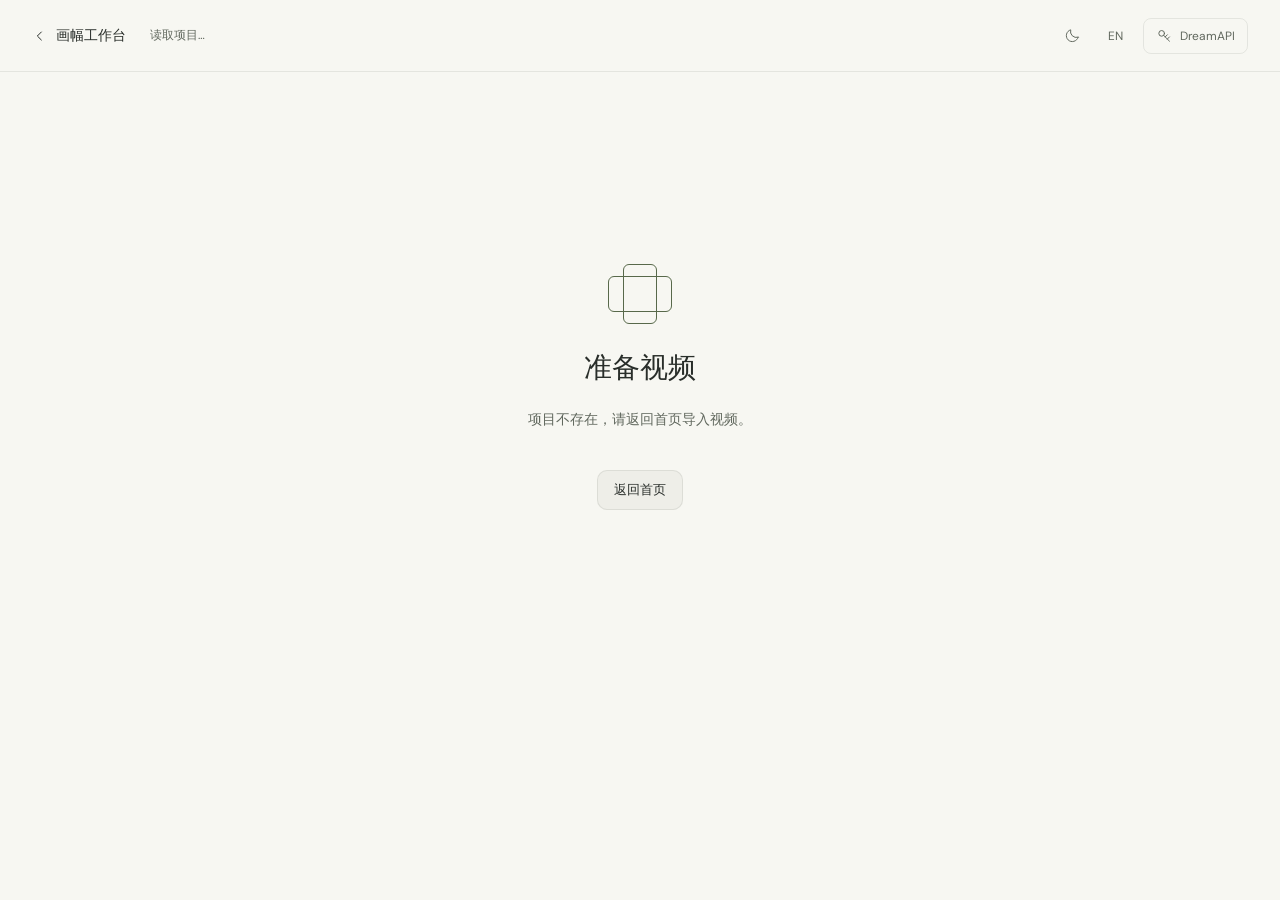
==== project.html @ 24250459 "feat: release Short2Wide local video reframing workspace" ====
<!doctype html><html lang="zh-CN"><head><meta charset="utf-8"><meta name="viewport" content="width=device-width,initial-scale=1"><meta name="theme-color" content="#f7f7f2"><title>画幅工作台</title><link rel="icon" href="assets/favicon.svg"><script src="preferences.js"></script><link rel="stylesheet" href="styles.css"><link rel="stylesheet" href="settings.css"><link rel="stylesheet" href="project.css"><script src="i18n.js" defer></script><script src="ui-feedback.js" defer></script><script src="settings.js" defer></script><script src="project.js" defer></script></head><body class="project-page"><a class="skip-link" href="#project-main">跳到工作台</a><header class="project-header"><a href="./" class="project-back" aria-label="返回首页"><svg viewBox="0 0 24 24"><path d="m14 6-6 6 6 6"/></svg><span>画幅工作台</span></a><span class="project-name" id="project-name">读取项目…</span><div data-app-controls></div></header><main id="project-main"><div class="project-loading" id="loading" role="status"><span class="working-frame" aria-hidden="true"><i class="frame-wide"></i><i class="frame-tall"></i></span><h1>准备视频</h1><p id="loading-message">正在读取素材…</p><small id="loading-clock" aria-live="off"></small><a class="button button-secondary" href="./">返回首页</a></div><div id="project-editor" hidden><section class="review-toolbar"><div><h1 id="segment-title">片段</h1><p id="segment-info"></p></div><div class="review-actions"><span class="project-ratio" id="project-ratio"></span><button type="button" class="button button-secondary" id="sync-play">同步播放</button><button type="button" class="button button-primary" id="export-project">确认全部并导出</button><a class="button button-primary" id="download-export" hidden>下载视频</a></div></section><p id="export-hint" class="export-hint"></p><div class="real-workspace"><section class="real-editor"><div class="real-preview"><figure><figcaption><span>原片</span><span class="video-caption-actions"><span id="source-clock">00:00</span><button type="button" id="play-source" class="video-play-toggle" aria-label="单独播放原片">播放</button></span></figcaption><video id="source-video" controls preload="metadata" playsinline></video></figure><figure><figcaption><span>改编画面</span><span class="video-caption-actions"><button type="button" id="play-result" class="video-play-toggle" aria-label="单独播放生成视频">播放</button><span class="select-wrap"><select id="audio-mode" aria-label="预览声音"><option value="original">原音 + 对齐画面</option><option value="native">模型原生音画</option></select><svg viewBox="0 0 24 24" aria-hidden="true"><path d="m7 10 5 5 5-5"/></svg></span></span></figcaption><div class="output-stage"><video id="result-video" playsinline preload="metadata" controls hidden></video><div id="output-empty"><svg viewBox="0 0 24 24"><path d="M8 3H4v5m12-5h4v5M4 16v5h4m12-5v5h-4M8 8h8v8H8z"/></svg><p id="output-message">先生成这个片段</p></div><div id="render-progress" class="render-progress" role="status" hidden><span class="working-frame" aria-hidden="true"><i class="frame-wide"></i><i class="frame-tall"></i></span><strong id="render-title"></strong><span id="render-hint"></span><small id="render-clock" aria-live="off"></small></div></div></figure></div><p class="real-note" id="preview-note">默认将画面时长归一到原片。文字、动作与口型需要逐段核对。</p><div id="project-error" class="real-error" role="alert" hidden><span id="project-error-summary"></span><details><summary>错误详情</summary><pre id="project-error-detail" data-no-translate></pre></details></div><section class="real-timeline"><div class="real-section-title"><h2>视频片段</h2><span id="project-progress"></span></div><div id="real-shots" class="real-shots"></div></section><div class="project-status" id="project-status" role="status"></div></section><aside class="real-inspector"><section><div class="real-section-title"><h2>画面要求</h2><span>Seedance 2.5 · 720p</span></div><label class="sr-only" for="real-prompt">当前片段的画面要求</label><textarea id="real-prompt" rows="4" maxlength="1000" placeholder="补充需要保留或调整的内容"></textarea><p class="field-note">参考片段会上传到 DreamAPI，点击生成会产生模型费用。真人参考素材可能被接口拒绝。</p><button type="button" class="button button-primary" id="generate-segment">生成这个片段</button><p class="model-status" id="model-status" role="status"></p></section><details id="align-section" class="advanced-options" hidden><summary><span>高级选项</span><svg viewBox="0 0 24 24"><path d="m7 10 5 5 5-5"/></svg></summary><div class="advanced-content"><label class="model-audio-option"><input type="checkbox" id="model-audio" checked><span>生成模型音频，仅用于对照</span></label><p class="field-note">关闭后，生成画面仍会使用原片音轨预览与导出。</p><div id="cue-options"><h2>对齐两个节点</h2><p class="field-note">找出原片与模型原生画面中相同的两个事件，填写各自的片段内秒数。</p><div class="anchor-grid"><span>节点</span><span>原片 / 秒</span><span>生成 / 秒</span><span>1</span><input id="anchor-s1" type="number" min="0" step="0.01" aria-label="节点1原片秒数"><input id="anchor-g1" type="number" min="0" step="0.01" aria-label="节点1生成秒数"><span>2</span><input id="anchor-s2" type="number" min="0" step="0.01" aria-label="节点2原片秒数"><input id="anchor-g2" type="number" min="0" step="0.01" aria-label="节点2生成秒数"></div><div class="align-actions"><button type="button" class="button button-secondary" id="apply-alignment">应用节点对齐</button><button type="button" class="text-button" id="reset-alignment">重置</button></div><p class="field-note">两点校正偏移和速度，不保证中间所有事件同步。</p></div></div></details></aside></div></div></main></body></html>
---- styles.css ----
:root{color-scheme:dark;--ground:#101110;--rail:#0b0c0b;--surface:#181a18;--raised:#242624;--hover:#2c2e2b;--line:#ffffff12;--text:#efefeb;--secondary:#b0b3ad;--muted:#91958e;--green:#b7cdab;--amber:#debe89;--ease:cubic-bezier(.22,1,.36,1);font-family:"DM Sans",-apple-system,BlinkMacSystemFont,"PingFang SC","Microsoft YaHei",sans-serif;font-size:14px;font-weight:400}
*{box-sizing:border-box}body{margin:0;background:var(--ground);color:var(--text)}button,input,textarea,select{font:inherit}button,a,input,textarea,select{-webkit-tap-highlight-color:transparent}button{cursor:pointer;color:inherit}button:disabled{cursor:not-allowed;opacity:.55}button,a{touch-action:manipulation}button{border:0;background:none}a{color:inherit;text-decoration:none}svg{width:18px;height:18px;fill:none;stroke:currentColor;stroke-width:1.5;stroke-linecap:round;stroke-linejoin:round;flex-shrink:0}button,select{transition:background-color 160ms var(--ease),color 160ms var(--ease),border-color 160ms var(--ease),transform 160ms var(--ease)}button:active{transform:scale(.98)}button:focus-visible,a:focus-visible,input:focus-visible,textarea:focus-visible,select:focus-visible{outline:2px solid var(--green);outline-offset:4px}::selection{background:#c3d3b9;color:#141514}::-webkit-scrollbar{width:5px;height:5px}::-webkit-scrollbar-thumb{background:#464b43;border-radius:4px}::-webkit-scrollbar-track{background:transparent}input,textarea{caret-color:var(--green)}.svg-defs{position:absolute;width:0;height:0;overflow:hidden}.sr-only{position:absolute;width:1px;height:1px;padding:0;margin:-1px;overflow:hidden;clip:rect(0,0,0,0);white-space:nowrap;border:0}.skip-link{position:fixed;top:12px;left:84px;background:var(--text);color:var(--ground);padding:12px;transform:translateY(-160%);z-index:20;border-radius:8px}.skip-link:focus{transform:translateY(0)}.mono,.timecode,kbd{font-family:"DM Sans",ui-monospace,monospace;font-variant-numeric:tabular-nums}.app-shell{min-height:100dvh;display:grid;grid-template-columns:72px minmax(0,1fr)}.rail{position:sticky;top:0;height:100dvh;display:flex;align-items:center;flex-direction:column;background:var(--rail);padding:24px 12px 16px;border-right:1px solid var(--line);gap:12px}.brand{display:grid;place-items:center;width:44px;height:44px;margin-bottom:24px}.brand svg{width:29px;height:29px;stroke-width:1.4}.rail-add{display:grid;place-items:center;width:40px;height:40px;border:1px solid #ffffff24;border-radius:12px;background:#1d1f1b}.rail-add:hover{background:#30342d}.rail-rule{width:24px;height:1px;background:var(--line);margin:8px 0}.rail-button{width:44px;height:44px;border-radius:12px;display:grid;place-items:center;color:var(--muted)}.rail-button svg{width:20px;height:20px}.rail-button:hover{background:var(--surface);color:var(--text)}.rail-button.selected{background:#292d27;color:#d1dec6}.rail-bottom{margin-top:auto;display:flex;flex-direction:column;gap:16px;align-items:center}.avatar{width:32px;height:32px;border-radius:50%;background:#333a2f;font-size:11px;color:#dbe4d4}.app-body{min-width:0}.topbar{height:80px;padding:0 32px;display:flex;align-items:center;justify-content:space-between;gap:16px;border-bottom:1px solid var(--line)}.project-path{display:flex;align-items:center;gap:12px;min-width:0}.project-path h1{font-size:14px;line-height:20px;font-weight:500;margin:0;white-space:nowrap}.path-muted,.path-divider{color:var(--muted);font-size:13px}.path-divider{margin:0 4px;color:#5a5d56}.chevron{width:12px;height:12px;color:var(--muted)}.back-project{display:none!important}.demo-label{font-size:11px;color:#bfc3b9;background:#242822;border:1px solid #ffffff0d;padding:4px 8px;border-radius:5px;margin-left:8px;white-space:nowrap}.header-actions{display:flex;align-items:center;gap:24px}.local-status{font-size:12px;color:var(--muted);display:flex;align-items:center;gap:8px}.local-status>span{width:5px;height:5px;background:#9dac92;border-radius:50%}.button{display:inline-flex;align-items:center;justify-content:center;gap:8px;min-height:40px;padding:0 16px;border-radius:10px;font-size:13px;font-weight:500}.button svg{width:16px;height:16px}.button-primary{background:#eeeee7;color:#20221e}.button-primary:hover{background:#d8dfd0}.button-secondary{background:var(--raised);color:var(--text);border:1px solid var(--line)}.button-secondary:hover{background:var(--hover)}.workspace{display:grid;grid-template-columns:minmax(0,1fr) 320px;min-height:calc(100dvh - 80px)}.editor{padding:24px 32px 0;min-width:0;display:flex;flex-direction:column}.editor-toolbar{display:flex;align-items:center;justify-content:space-between;gap:16px;margin-bottom:28px}.mode-switch{display:flex;gap:4px;padding:4px;background:#1c1e1b;border-radius:10px}.mode-switch button{min-height:32px;padding:0 16px;font-size:12px;color:var(--secondary);border-radius:7px}.mode-switch button:hover{color:var(--text);background:#282b25}.mode-switch button.active{background:#3a3e35;color:#f2f2ed}.toolbar-meta{display:flex;align-items:center;gap:16px}.link-status{display:flex;align-items:center;gap:6px;font-size:11px;color:var(--secondary)}.link-status svg{width:14px;height:14px}.icon-button{display:grid;place-items:center;width:32px;height:32px;color:var(--secondary);border-radius:8px}.icon-button:hover{color:var(--text);background:var(--raised)}.preview-stage{display:grid;grid-template-columns:minmax(132px,.34fr) 28px minmax(0,1fr);gap:16px;align-items:center;min-height:360px;margin:auto 0 0}.preview-stage figure{margin:0;min-width:0}.preview-stage figcaption{display:flex;align-items:center;justify-content:space-between;color:var(--secondary);font-size:12px;margin-bottom:12px}.preview-stage figcaption>.mono{font-size:11px;color:var(--muted)}.preview-caption-note{font-size:11px;margin-left:8px;color:var(--muted)}.source-canvas{aspect-ratio:9/16;max-height:360px;position:relative;border-radius:12px;overflow:hidden;background:#172125}.source-canvas img{width:100%;height:100%;object-fit:cover;object-position:50% 43%;display:block}.source-caption{position:absolute;left:12px;right:12px;bottom:17%;text-align:center;font-weight:600;color:#fff;font-size:clamp(13px,1.1vw,18px);line-height:1.6;text-shadow:0 1px 4px #0008}.canvas-corner{position:absolute;left:12px;bottom:12px;font-size:11px;color:#fff;background:#182322a6;padding:4px 6px;border-radius:4px}.preview-connector{display:grid;place-items:center;color:#6d7467;padding-top:24px}.preview-connector svg{width:20px}.result-canvas{position:relative;aspect-ratio:16/9;background:#07627a;border-radius:12px;overflow:hidden;isolation:isolate}.result-canvas>img{width:100%;height:100%;display:block;object-fit:cover;object-position:36% 36%}.graphic-card{position:absolute;right:6%;top:12%;bottom:15%;width:35%;background:#eeeee2;border-radius:8px;padding:16px 16px 12px;color:#29372b;display:flex;flex-direction:column;align-items:flex-start;justify-content:space-between;transform:translateY(0);opacity:1;transition:opacity 220ms var(--ease),transform 220ms var(--ease)}.graphic-mark{display:flex;gap:3px;align-items:flex-end;height:14px}.graphic-mark span{display:block;width:4px;height:6px;background:#637a57;border-radius:1px}.graphic-mark span:nth-child(2){height:10px}.graphic-mark span:nth-child(3){height:14px}.graphic-card p{margin:0}.graphic-card>p:first-of-type{font-size:clamp(8px,.75vw,11px);margin-top:8px}.graphic-number{display:flex;align-items:baseline;gap:6px;line-height:1;margin-top:4px}.graphic-number>span:first-child{font-size:clamp(40px,5vw,78px);letter-spacing:-.04em}.graphic-unit{font-size:18px}.graphic-copy{font-size:clamp(9px,.9vw,13px)}.graphic-foot{display:flex;align-items:center;gap:4px;font-size:clamp(6px,.58vw,9px);color:#5e6d56;padding-top:8px}.graphic-foot>span{width:4px;height:4px;background:#758a67;border-radius:50%}.result-subtitle{position:absolute;bottom:7%;left:8%;right:8%;text-align:center;color:white;font-size:clamp(12px,1.25vw,18px);font-weight:500;text-shadow:0 1px 8px #0008}.result-canvas .canvas-corner{bottom:8px;left:8px;font-size:11px}.result-canvas[data-ratio="9:16"]{aspect-ratio:9/16;max-height:none;width:min(100%,225px);margin:0 auto}.result-canvas[data-ratio="9:16"] .graphic-card{top:auto;bottom:16%;width:65%;height:30%;right:17.5%;padding:12px}.result-canvas[data-ratio="9:16"] .graphic-number>span:first-child{font-size:44px}.result-canvas[data-ratio="9:16"] .graphic-foot{display:none}.result-canvas[data-ratio="9:16"] .graphic-mark{display:none}.preview-stage[data-mode="source"]{grid-template-columns:minmax(0,1fr);justify-items:center}.preview-stage[data-mode="source"] .source-preview{width:200px}.preview-stage[data-mode="source"] .result-preview,.preview-stage[data-mode="source"] .preview-connector{display:none}.preview-stage[data-mode="result"]{grid-template-columns:minmax(0,1fr)}.preview-stage[data-mode="result"] .source-preview,.preview-stage[data-mode="result"] .preview-connector{display:none}.preview-stage[data-mode="result"] .result-preview{max-width:800px;width:100%;margin:auto}.graphic-hidden .graphic-card{opacity:0;transform:translateY(8px)}.playback{display:flex;align-items:center;justify-content:space-between;margin:24px 0 24px;gap:8px}.playback-left,.playback-right{display:flex;align-items:center;gap:8px}.play-button{background:#eeeeea;color:#22261e;width:36px;height:36px;border-radius:50%;display:grid;place-items:center;margin:0 4px}.play-button:hover{background:#d0dcc8}.play-button svg{width:14px;height:14px;fill:currentColor;stroke-width:1.4}.timecode{display:flex;gap:8px;font-size:11px;color:var(--secondary);margin-left:12px}.timecode>span:first-child{color:var(--text)}.timecode>span:nth-child(2){color:#61675c}.preview-note{font-size:11px;color:var(--muted);margin-right:8px}.speed-button{font-size:11px;width:32px;height:32px;border-radius:8px}.speed-button:hover{background:var(--raised)}.event-track{padding:16px 0 20px;border-top:1px solid var(--line);border-bottom:1px solid var(--line)}.track-heading{display:flex;justify-content:space-between;color:var(--muted);font-size:11px}.track-heading>span:first-child{display:flex;align-items:center;gap:6px}.track-heading svg{width:12px;height:12px}.spoken-line{margin:16px 0 12px;display:flex;flex-wrap:wrap;gap:4px}.spoken-line button{font-size:16px;line-height:24px;padding:4px 8px;border-radius:6px;color:#b9bdb3}.spoken-line button:hover{background:#292e24;color:var(--text)}.spoken-line button.word-active{color:#d8e7c8;background:#34402b}.event-track input{width:100%;height:16px;margin:0;appearance:none;cursor:pointer;background:transparent}.event-track input::-webkit-slider-runnable-track{height:3px;background:linear-gradient(to right,#9caf89 26.6%,#3b4036 26.6%);border-radius:2px}.event-track input::-webkit-slider-thumb{appearance:none;width:8px;height:12px;border:2px solid #101110;border-radius:3px;margin-top:-4px;background:#d6e2c8}.track-labels{display:flex;justify-content:space-between;font-size:11px;color:var(--muted);font-variant-numeric:tabular-nums;position:relative;margin-top:4px}.event-tick{position:absolute;left:26.6%;display:flex;align-items:center;gap:5px;color:#b9cba9}.event-tick>span{height:4px;width:4px;background:#b9cba9;border-radius:50%}.timeline{margin:24px 0 0}.section-heading{display:flex;align-items:center;justify-content:space-between;margin-bottom:16px;gap:8px}.section-heading>div{display:flex;align-items:center;gap:12px}.section-heading h2{font-size:13px;font-weight:500;margin:0}.count-label{font-size:11px;color:var(--muted)}.quiet-button{display:flex;align-items:center;gap:6px;font-size:11px;color:var(--secondary);min-height:28px;padding:0 8px;border-radius:6px}.quiet-button:hover,.quiet-button.filter-active{background:#292c26;color:#e1c69c}.status-dot{display:inline-block;width:5px;height:5px;border-radius:50%;flex-shrink:0}.status-dot.green{background:#b0c29e}.status-dot.amber{background:#d0af79}.status-dot.neutral{background:#747a6e}.shot-strip{display:flex;gap:8px;overflow-x:auto;scrollbar-width:thin;padding:2px 2px 8px}.shot{min-width:104px;width:calc((100% - 56px)/8);text-align:left;padding:0;flex-shrink:0;position:relative;border-radius:8px}.shot-thumb{height:64px;position:relative;overflow:hidden;border-radius:7px;outline:1px solid #ffffff10;outline-offset:0;background:#1f2f30}.shot-thumb img{width:100%;height:100%;object-fit:cover;object-position:50% 36%;opacity:.67;display:block;transition:opacity 160ms var(--ease)}.shot:hover .shot-thumb img{opacity:1}.shot.active .shot-thumb{outline:2px solid #b3c49f;outline-offset:2px}.shot.active .shot-thumb img{opacity:1}.shot-thumb:after{content:attr(data-caption);position:absolute;bottom:6px;left:6px;right:6px;color:white;text-shadow:0 1px 4px #0009;font-size:11px}.shot-number{position:absolute;top:5px;left:5px;font-size:11px;color:#fff;background:#101810a6;border-radius:3px;padding:2px 4px}.shot-state{position:absolute;top:6px;right:6px;width:14px;height:14px;display:grid;place-items:center;background:#23321e;border-radius:50%;color:#d8e4cd}.shot-state svg{width:9px;height:9px;stroke-width:2}.shot-state.warning{background:#433725;color:#edcc93}.shot-state.waiting{background:#333b37;color:#d0d6cf}.shot-time{font-size:11px;color:var(--muted);display:block;padding-top:10px;font-variant-numeric:tabular-nums}.shot.active .shot-time{color:#ccd7c1}.timeline-foot{display:flex;justify-content:space-between;gap:12px;color:var(--muted);font-size:11px;margin-top:8px}.timeline-foot>span:first-child{display:flex;align-items:center;gap:6px;flex-wrap:wrap}.timeline-foot .status-dot:not(:first-child){margin-left:8px}.editor-foot{margin-top:auto;min-height:56px;display:flex;justify-content:space-between;align-items:center;gap:12px;color:var(--muted);font-size:11px}.editor-foot>span:last-child{display:flex;align-items:center;gap:5px}.foot-separator{width:8px}kbd{font-size:11px;padding:2px 4px;background:#22251f;border:1px solid #ffffff12;border-radius:3px}.inspector{border-left:1px solid var(--line);background:#151715;display:flex;flex-direction:column;min-width:0}.inspector-title{display:flex;align-items:center;justify-content:space-between;padding:28px 24px 24px;border-bottom:1px solid var(--line)}.inspector-title h2{font-size:16px;line-height:22px;font-weight:500;margin:0 0 6px}.inspector-title .mono{font-size:11px;color:var(--muted)}.inspector-scroll{padding:24px 24px 0;flex:1}.settings-group{padding-bottom:20px;margin-bottom:20px;border-bottom:1px solid var(--line)}.settings-group h3{font-size:13px;font-weight:500;margin:0 0 20px}.field-label{color:var(--muted);font-size:11px;margin-bottom:10px}.ratio-picker{display:grid;grid-template-columns:1fr 1fr;gap:8px;margin-bottom:16px}.ratio-picker button{position:relative;height:68px;border:1px solid #ffffff16;background:#1d201c;border-radius:9px;display:grid;grid-template-columns:30px 1fr;grid-template-rows:1fr 1fr;text-align:left;align-items:center;padding:12px;column-gap:8px}.ratio-picker button:hover{background:#282d24}.ratio-picker button.selected{border-color:#929f82;background:#292f23}.ratio-shape{display:block;border:1px solid #a6b09a;border-radius:2px;grid-row:1/3;justify-self:center}.ratio-shape.landscape{width:24px;height:15px}.ratio-shape.portrait{width:13px;height:22px}.ratio-picker button>span:nth-child(2){font-size:12px;align-self:end;line-height:16px}.ratio-picker small{font-size:11px;color:var(--muted);align-self:start;line-height:16px}.ratio-check{width:10px;height:10px;position:absolute;top:7px;right:7px;display:none;color:#c7d6b7}.selected .ratio-check{display:block}.setting-row{display:flex;justify-content:space-between;align-items:center;gap:12px;min-height:36px;font-size:12px}.setting-row>span:first-child,.setting-row>label{color:var(--muted)}.model-name{display:flex;align-items:center;gap:6px;font-size:11px}.model-symbol{display:grid;place-items:center;width:16px;height:16px;border-radius:4px;background:#343c2c;color:#d3e0c7;font-size:11px}.setting-row select{background:transparent;border:none;padding:4px;cursor:pointer;font-size:11px;color:var(--text);border-radius:4px}.retained{display:flex;align-items:center;gap:5px;color:#c7d1bd;font-size:11px}.retained svg{width:12px;height:12px}.group-heading{display:flex;justify-content:space-between;align-items:baseline;margin-bottom:14px}.group-heading h3{margin:0}.group-heading>span{color:var(--muted);font-size:11px}.direction-group textarea{resize:vertical;min-height:110px;max-height:260px;width:100%;background:#22251f;border:1px solid #ffffff0b;border-radius:9px;color:#c4c9bd;padding:12px;font-size:12px;line-height:1.9}.prompt-foot{display:flex;gap:6px;align-items:center;color:var(--muted);font-size:11px;margin-top:10px}.prompt-foot svg{width:11px;height:11px}.check-group{border-bottom:0;margin-bottom:0;padding-bottom:12px}.check-row{display:flex;align-items:center;gap:10px;width:100%;text-align:left;padding:12px 0;min-height:56px;border-radius:6px}.check-row:hover{background:#20241d}.check-icon{display:grid;place-items:center;width:24px;height:24px;border-radius:50%;flex-shrink:0}.check-icon svg{width:12px;height:12px}.check-icon.good{background:#283221;color:#bed1aa}.check-icon.warning{background:#352e23;color:#d9bb89}.check-icon.pending{background:#272b24;color:#a9b09f}.check-row strong{display:block;font-size:12px;font-weight:400;margin-bottom:5px}.check-row small{display:block;color:var(--muted);font-size:11px}.row-arrow{width:12px;height:12px;margin-left:auto;transform:rotate(180deg);color:var(--muted)}.needs-review{font-size:11px;color:var(--amber);margin-left:auto;white-space:nowrap}.review-button{width:100%;display:flex;align-items:center;justify-content:center;gap:6px;border:1px solid #ffffff1c;border-radius:8px;height:36px;font-size:11px;color:var(--secondary);margin-top:12px}.review-button:hover{background:#2a3024;color:var(--text)}.review-button svg{width:12px;height:12px}.inspector-bottom{padding:20px 24px;border-top:1px solid var(--line);background:#171a15}.generation-summary{display:flex;justify-content:space-between;color:var(--secondary);font-size:11px;margin-bottom:12px}.generation-summary>span:last-child{color:var(--muted)}.generate-button{width:100%;min-height:44px;font-size:12px}.inspector-bottom p{color:var(--muted);font-size:11px;text-align:center;margin:12px 0 0;line-height:16px}.workspace.preview-expanded{grid-template-columns:1fr}.workspace.preview-expanded .inspector{display:none}.preview-expanded .source-canvas{max-height:480px}.preview-expanded .preview-stage{max-width:1120px;width:100%;align-self:center}.toast{position:fixed;bottom:28px;left:50%;transform:translate(-50%,12px);opacity:0;pointer-events:none;z-index:30;background:#e7ebdf;color:#252b20;border-radius:10px;padding:12px 20px;font-size:12px;max-width:calc(100% - 32px);transition:opacity 180ms var(--ease),transform 180ms var(--ease)}.toast.show{opacity:1;transform:translate(-50%,0)}dialog{background:#1b1e19;color:var(--text);border:1px solid #ffffff1c;border-radius:16px;width:min(520px,calc(100% - 32px));padding:24px;box-shadow:0 20px 60px #0005}dialog::backdrop{background:#000a}.dialog-heading{display:flex;align-items:center;justify-content:space-between;margin-bottom:24px}.dialog-heading h2{font-size:20px;font-weight:500;margin:0}#modal-content p{color:var(--secondary);font-size:13px;line-height:1.8}#modal-content label{font-size:12px;display:block;margin-bottom:8px}.dialog-input{width:100%;height:44px;background:#282d24;color:var(--text);border:1px solid #ffffff1c;border-radius:8px;padding:12px}.dialog-actions{display:flex;justify-content:flex-end;gap:12px;margin-top:24px}.upload-area{display:flex;align-items:center;justify-content:center;gap:10px;min-height:96px;border:1px dashed #ffffff30;border-radius:10px;color:var(--secondary);margin:20px 0;font-size:12px;cursor:pointer}.upload-area:hover{background:var(--raised)}.form-error{font-size:11px!important;color:#e0b390!important;margin:8px 0 0!important}.project-item{display:flex;gap:16px;align-items:center;text-align:left;width:100%;padding:12px;border-radius:10px;background:#252b20}.project-item img{width:64px;height:44px;object-fit:cover;border-radius:6px}.project-item strong{display:block;font-size:13px;font-weight:400}.project-item small{display:block;font-size:11px;color:var(--muted);margin-top:6px}.dialog-copy{padding:16px;background:#24291f;border-radius:8px;margin:16px 0}.dialog-copy span{display:block;font-size:11px;color:var(--secondary);line-height:1.8}
@media(min-width:1600px){.editor{padding-left:48px;padding-right:48px}.preview-stage{grid-template-columns:minmax(160px,.32fr) 40px minmax(0,1fr);max-width:1160px;width:100%;align-self:center}.source-canvas{max-height:440px}.workspace{grid-template-columns:minmax(0,1fr) 344px}.graphic-card{padding:24px}.graphic-card>p:first-of-type{font-size:12px}.graphic-copy{font-size:14px}.graphic-foot{font-size:11px}.preview-stage{min-height:440px}.shot-thumb{height:80px}.spoken-line button{font-size:18px}}
@media(max-width:1199px){.workspace{grid-template-columns:minmax(0,1fr) 288px}.editor{padding:20px 24px 0}.topbar{padding:0 24px}.inspector-scroll{padding:20px 20px 0}.inspector-title{padding:24px 20px}.inspector-bottom{padding:20px}.preview-stage{grid-template-columns:minmax(110px,.38fr) 16px minmax(0,1fr);gap:12px;min-height:300px}.source-canvas{max-height:300px}.graphic-card{padding:10px}.graphic-card>p:first-of-type{font-size:11px}.graphic-foot{font-size:11px}.graphic-number>span:first-child{font-size:44px}.graphic-unit{font-size:14px}.graphic-copy{font-size:11px}.result-subtitle{font-size:12px}.source-caption{font-size:12px}.preview-note{display:none}.editor-foot>span:last-child{display:none}.header-actions{gap:12px}.local-status{display:none}.link-status{font-size:11px}}
@media(max-width:959px){.workspace{grid-template-columns:minmax(0,1fr) 264px}.app-shell{grid-template-columns:60px minmax(0,1fr)}.rail{padding:16px 8px}.editor{padding:20px 16px 0}.preview-stage{grid-template-columns:1fr;min-height:280px}.source-preview,.preview-connector{display:none}.preview-stage[data-mode="source"] .source-preview{display:block}.preview-stage[data-mode="compare"]:before{content:'小屏幕下显示改编画面，可切换查看原片';font-size:11px;color:var(--muted);grid-row:2;margin-top:8px}.source-canvas{max-height:300px}.mode-switch button{padding:0 12px}.link-status{display:none}.graphic-card{padding:16px}.graphic-number>span:first-child{font-size:56px}.graphic-copy{font-size:11px}.graphic-foot{font-size:11px}.spoken-line button{font-size:14px}.timeline-foot{font-size:11px}.timeline-foot>.mono{display:none}.project-path .path-muted,.path-divider{display:none}.topbar{height:72px;padding:0 20px}.workspace{min-height:calc(100dvh - 72px)}}
@media(max-width:719px){.app-shell{display:block}.rail{display:none}.topbar{height:64px;padding:0 16px}.back-project{display:grid!important}.project-path{gap:8px}.project-path h1{font-size:13px;max-width:145px;overflow:hidden;text-overflow:ellipsis}.demo-label{font-size:11px;margin-left:0;padding:4px 6px}.project-path>.chevron{display:none}.export-button{width:36px;height:36px;min-height:36px;padding:0;font-size:0}.export-button svg{width:16px;height:16px}.workspace{display:flex;flex-direction:column}.editor{padding:20px 16px 0}.editor-toolbar{margin-bottom:24px}.mode-switch button{min-height:36px;padding:0 12px}.preview-stage{min-height:0;margin:0}.preview-stage figcaption{margin-bottom:10px}.result-canvas{border-radius:10px}.result-canvas>img{object-position:36% 36%}.graphic-card{padding:10px;border-radius:6px}.graphic-number>span:first-child{font-size:40px}.graphic-unit{font-size:12px}.graphic-card>p:first-of-type{font-size:11px}.graphic-copy{font-size:11px}.graphic-foot{font-size:11px;padding-top:4px}.graphic-mark{height:10px}.graphic-mark span{width:3px;height:4px}.graphic-mark span:nth-child(2){height:7px}.graphic-mark span:nth-child(3){height:10px}.result-subtitle{font-size:12px}.result-canvas .canvas-corner{font-size:11px;padding:3px 4px;left:6px;bottom:6px}.playback{margin:20px 0}.playback-left,.playback-right{gap:4px}.timecode{margin-left:8px;font-size:11px;gap:5px}.event-track{padding:16px 0}.spoken-line{margin:12px 0}.spoken-line button{font-size:14px;padding:4px}.timeline{margin-top:20px}.section-heading{margin-bottom:12px}.shot{min-width:112px}.shot-thumb{height:64px}.editor-foot{min-height:48px}.inspector{border-left:0;border-top:1px solid var(--line);margin-top:8px}.inspector-title{padding:24px}.inspector-scroll{padding:24px}.settings-group{margin-bottom:24px;padding-bottom:24px}.inspector-scroll .settings-group:last-child{margin-bottom:0;padding-bottom:0}.inspector-title h2{font-size:18px}.inspector-title .mono{font-size:12px}.settings-group h3{font-size:14px}.setting-row{min-height:44px;font-size:13px}.setting-row select,.model-name{font-size:13px}.field-label{font-size:12px}.retained{font-size:12px}.direction-group textarea{font-size:13px}.prompt-foot{font-size:11px}.check-row{min-height:64px}.check-row strong{font-size:13px}.check-row small{font-size:11px}.needs-review{font-size:11px}.review-button{min-height:44px;font-size:12px}.generation-summary{font-size:11px}.inspector-bottom{padding:24px}.generate-button{min-height:48px;font-size:13px}.inspector-bottom p{font-size:11px}.ratio-picker button{height:76px}.ratio-picker button>span:nth-child(2){font-size:14px}.ratio-picker small{font-size:11px}.check-icon{width:28px;height:28px}.workspace.preview-expanded .inspector{display:flex}.timeline-foot{font-size:11px}.quiet-button{min-height:32px}.group-heading>span{font-size:11px}.result-canvas[data-ratio="9:16"]{width:190px}.result-canvas[data-ratio="9:16"] .graphic-card{height:32%}.source-canvas{max-height:340px}.preview-stage[data-mode="source"] .source-preview{width:190px}.toast{width:max-content;line-height:1.7;font-size:11px}}
@media(prefers-reduced-motion:reduce){*,*::before,*::after{transition:none!important;animation:none!important;scroll-behavior:auto!important}}
@media(min-width:720px){
.topbar{height:64px}.workspace{height:calc(100dvh - 64px);min-height:0}.editor{display:grid;grid-template-columns:minmax(0,1fr);grid-template-rows:40px minmax(180px,1fr) 40px 104px 140px 32px;gap:12px;padding:20px 24px 0;overflow:auto}.editor-toolbar{margin:0}.preview-stage{margin:0;min-height:0;align-self:center}.result-canvas{max-width:min(100%,calc((100dvh - 540px)*1.7778));margin:auto}.source-canvas{max-height:none;max-width:calc((100dvh - 540px)*.5625);margin:auto}.playback{margin:0}.event-track{padding:8px 0}.spoken-line{margin:4px 0}.spoken-line button{font-size:16px;line-height:24px}.timeline{margin:0}.section-heading{margin-bottom:8px}.shot-thumb{height:52px}.shot-time{padding-top:8px}.timeline-foot{margin-top:4px}.editor-foot{min-height:32px;margin:0}.inspector{overflow:hidden}.inspector-title{flex-shrink:0;padding:24px 24px 20px}.inspector-scroll{overflow:auto;min-height:0}.inspector-bottom{flex-shrink:0}.avatar{padding:0;white-space:nowrap}
}

@media(min-width:720px){.editor>*{min-width:0}.preview-stage{width:100%}}
@media(max-width:719px){.result-canvas .graphic-card{bottom:22%;justify-content:center;gap:6px}.result-canvas .graphic-mark,.result-canvas #graphic-small,.result-canvas .graphic-foot{display:none}.result-canvas .graphic-copy{font-size:11px;line-height:1.4}.result-canvas .canvas-corner{top:8px;bottom:auto;left:8px;font-size:11px}.result-canvas .result-subtitle{bottom:7%;font-size:12px}.result-canvas[data-ratio="9:16"] .graphic-card{bottom:18%;height:30%}}
.timeline-empty{font-size:12px;color:var(--secondary);padding:16px 0;margin:0}
---- settings.css ----
@font-face{font-family:'DM Sans';src:url('assets/dm-sans-400.woff2') format('woff2');font-style:normal;font-weight:400;font-display:swap}@font-face{font-family:'DM Sans';src:url('assets/dm-sans-500.woff2') format('woff2');font-style:normal;font-weight:500;font-display:swap}
:root{font-family:'DM Sans','PingFang SC','Hiragino Sans GB','Microsoft YaHei',sans-serif;--focus:#7c8b71;--input-border:#dcded5;--display-accent:#727e68;--visual-ground:#eeeee8;--primary:#272d28;--on-primary:#fafbf8;--selected:#e5e9df;--success-ground:#e5eddd;--warning-ground:#f2eadb;--error:#a24732}
:root[data-theme=light]{color-scheme:light;--ground:#f7f7f2;--rail:#eeefe9;--surface:#fffefa;--raised:#eeeee8;--hover:#e5e7de;--line:#222b2417;--text:#292e2a;--secondary:#61685e;--muted:#656e61;--green:#58694b;--amber:#8a632f;--inspector:#f1f2ec}
:root[data-theme=dark]{color-scheme:dark;--ground:#151714;--rail:#111310;--surface:#1d201b;--raised:#282c25;--hover:#32372e;--line:#e8eee016;--text:#eeefe6;--secondary:#b6bcae;--muted:#959e8c;--green:#b6c6a8;--amber:#d8bb8d;--focus:#a6bb92;--input-border:#3a4034;--display-accent:#b0bea0;--visual-ground:#1d211b;--primary:#e7ecdd;--on-primary:#292f24;--selected:#343e2d;--success-ground:#2d3825;--warning-ground:#3a3226;--error:#e3b097;--inspector:#1a1d18}
body{font-weight:400;-webkit-font-smoothing:antialiased}.mono,.timecode,kbd{font-family:'DM Sans',ui-monospace,monospace}h1,h2,h3{text-wrap:balance}::selection{background:var(--green);color:var(--ground)}::-webkit-scrollbar-thumb{background:var(--input-border)}.button-primary,.play-button{background:var(--primary);color:var(--on-primary)}.button-primary:hover,.play-button:hover{background:var(--text);color:var(--ground)}.rail-add,.mode-switch,.demo-label,.ratio-picker button,.direction-group textarea,.dialog-input,.project-item,.dialog-copy,kbd{background:var(--raised);border-color:var(--line);color:var(--secondary)}.rail-add:hover,.mode-switch button:hover,.ratio-picker button:hover,.review-button:hover,.check-row:hover{background:var(--hover);color:var(--text)}.rail-button.selected,.mode-switch button.active,.ratio-picker button.selected{background:var(--selected);color:var(--text)}.ratio-picker button.selected{border-color:var(--focus)}.ratio-shape{border-color:var(--secondary)}.ratio-check,.retained,.event-tick,.shot.active .shot-time{color:var(--green)}.inspector,.inspector-bottom{background:var(--inspector)}.spoken-line button{color:var(--secondary)}.spoken-line button:hover{background:var(--hover)}.spoken-line button.word-active{color:var(--green);background:var(--success-ground)}.check-icon.good{color:var(--green);background:var(--success-ground)}.check-icon.warning{color:var(--amber);background:var(--warning-ground)}.check-icon.pending{color:var(--secondary);background:var(--raised)}.model-symbol{background:var(--selected);color:var(--green)}.quiet-button:hover,.quiet-button.filter-active{color:var(--amber);background:var(--warning-ground)}.review-button,.upload-area{border-color:var(--input-border)}dialog{background:var(--surface);border-color:var(--line)}dialog::backdrop{background:#10160e70}.path-divider,.preview-connector,.timecode>span:nth-child(2){color:var(--muted)}.event-track input::-webkit-slider-thumb{background:var(--green);border-color:var(--ground)}html[lang=en]{--small-preview-note:'Showing the reframed layout. Switch tabs to see the original.'}.workspace .topbar{gap:12px}.header-actions{gap:12px}.local-status{display:none}.project-path .chevron{display:none}.topbar .demo-label{font-size:11px}.project-path h1{font-weight:400}
.app-controls{display:flex;align-items:center;gap:4px}.control-button{display:flex;align-items:center;justify-content:center;gap:7px;min-width:36px;height:36px;padding:0 10px;border-radius:8px;color:var(--secondary);font-size:12px;white-space:nowrap}.control-button svg{width:17px;height:17px;stroke-width:1.4}.control-button:hover{background:var(--raised);color:var(--text)}.control-button[aria-pressed=true]{color:var(--text)}.control-language{font-size:12px;min-width:40px}.control-key{margin-left:4px;border:1px solid var(--line);padding:0 12px}.key-dot{width:5px;height:5px;background:var(--green);border-radius:50%;display:none}.key-dot.configured{display:block}
#settings-dialog{width:min(460px,calc(100% - 32px));padding:28px;border:0;border-radius:20px;box-shadow:0 24px 80px #0003}#settings-dialog .dialog-heading{margin-bottom:24px}#settings-dialog h2{font-size:20px;font-weight:500;margin:0}.settings-row{display:flex;align-items:center;justify-content:space-between;gap:20px;margin-bottom:16px;font-size:13px}.settings-segments{display:flex;gap:2px;background:var(--raised);padding:3px;border-radius:8px}.settings-segments button{height:32px;padding:0 12px;font-size:12px;border-radius:6px;color:var(--secondary)}.settings-segments button[aria-pressed=true]{background:var(--surface);color:var(--text)}.key-section{border-top:1px solid var(--line);padding-top:24px;margin-top:24px}.key-heading{display:flex;align-items:center;justify-content:space-between;margin-bottom:12px}.key-heading label{font-size:14px;font-weight:500}.key-heading a{font-size:12px;color:var(--secondary);text-decoration:underline;text-underline-offset:3px}.key-input-wrap{display:flex;align-items:center;border:1px solid var(--input-border);border-radius:10px;background:var(--ground);padding-right:4px}.key-input-wrap:focus-within{border-color:var(--focus)}.key-input-wrap input{height:46px;min-width:0;flex:1;width:100%;background:none;color:var(--text);border:0;padding:0 12px;font-size:13px}.key-input-wrap input:focus-visible{outline:none}.key-input-wrap button{height:36px;width:36px;display:grid;place-items:center;color:var(--secondary)}.key-input-wrap button svg{width:16px;height:16px}.key-note{font-size:12px;color:var(--muted);line-height:1.8;margin:12px 0}.key-state{font-size:12px;color:var(--secondary);line-height:1.7;margin:16px 0 0;min-height:20px}.key-state[data-state=error]{color:var(--error)}.key-state[data-state=success]{color:var(--green)}.key-actions{display:flex;justify-content:space-between;gap:12px;margin-top:24px}.key-actions .button{min-height:40px;font-size:12px}.key-actions .clear-key{color:var(--secondary);font-size:12px;padding:0 4px}.key-state:empty{display:none}.settings-description{font-size:12px;color:var(--muted);line-height:1.8;margin:0 0 20px}
@media(max-width:1100px) and (min-width:720px){.project-path h1{font-size:12px;max-width:160px;overflow:hidden;text-overflow:ellipsis}.topbar{padding:0 20px}.header-actions{gap:8px}.project-path{gap:8px}.project-path .demo-label{display:none}.header-actions .button{font-size:12px;padding:0 12px}.control-key{padding:0 8px}.control-key .key-label{display:none}}
@media(max-width:719px){.control-button{min-width:32px;width:32px;height:36px;padding:0}.control-key{border:0;margin-left:0}.control-key .key-label{display:none}.app-controls{gap:2px}.project-path h1{font-size:12px;max-width:114px}.project-path .demo-label{display:none}.topbar{gap:8px}.project-path{gap:4px}.header-actions{gap:4px}.export-button{width:32px}.header-actions .export-button>span{display:none}#settings-dialog{padding:24px}.settings-row{gap:12px}.settings-segments button{padding:0 10px}.home-page .control-key{border:0}.skip-link{left:16px}}
@media(prefers-reduced-motion:reduce){.home-hero{animation:none}}

@media(max-width:959px){.preview-stage[data-mode=compare]:before{content:var(--small-preview-note,'小屏幕下显示改编画面，可切换查看原片')}}
.notification-stack{position:fixed;right:24px;bottom:24px;z-index:100;display:flex;flex-direction:column;gap:10px;max-width:min(400px,calc(100vw - 32px));pointer-events:none}.notification{display:flex;align-items:flex-start;gap:10px;padding:14px 12px 14px 16px;background:var(--text);color:var(--ground);border-radius:12px;box-shadow:0 8px 28px #0002;font-size:13px;line-height:1.65;pointer-events:auto;animation:notice-in .2s var(--ease)}.notification>svg{width:18px;height:18px;margin-top:2px}.notification>span{flex:1;overflow-wrap:anywhere}.notification>button{display:grid;place-items:center;width:28px;height:28px;padding:4px;margin:-3px -2px -3px 0;color:inherit;opacity:.7}.notification>button:hover{opacity:1}.notification>button svg{width:14px;height:14px}.notification[data-type=error]>svg{color:var(--ground)}@keyframes notice-in{from{opacity:0;transform:translateY(8px)}to{opacity:1;transform:translateY(0)}}@media(max-width:599px){.notification-stack{right:16px;bottom:16px}.notification{font-size:12px}}@media(prefers-reduced-motion:reduce){.notification{animation:none}}
---- project.css ----
[hidden]{display:none!important}.project-header{height:72px;border-bottom:1px solid var(--line);display:flex;align-items:center;gap:24px;padding:0 32px}.project-back{display:flex;align-items:center;gap:8px;font-size:14px;font-weight:500;white-space:nowrap}.project-back svg{width:16px;height:16px}.project-name{font-size:12px;color:var(--secondary);min-width:0;overflow:hidden;text-overflow:ellipsis;white-space:nowrap}.project-header>.app-controls{margin-left:auto}.project-page main{padding:24px 32px;max-width:1680px;margin:auto}.project-loading{max-width:560px;margin:18dvh auto;text-align:center}.project-loading h1{font-size:28px;font-weight:400}.project-loading p{line-height:1.9;color:var(--secondary);font-size:14px;white-space:pre-wrap;overflow-wrap:anywhere}.project-loading .button{margin-top:24px}.review-toolbar{display:flex;align-items:center;justify-content:space-between;gap:24px;margin-bottom:24px}.review-toolbar h1{font-size:21px;font-weight:400;margin:0 0 8px}.review-toolbar p{font-size:12px;color:var(--muted);margin:0}.review-actions{display:flex;align-items:center;gap:12px}.project-ratio{font-size:12px;color:var(--secondary);font-variant-numeric:tabular-nums;margin-right:8px}.real-workspace{display:grid;grid-template-columns:minmax(0,1fr) 300px;gap:32px}.real-editor{min-width:0}.real-preview{display:grid;grid-template-columns:1fr 1fr;gap:20px}.real-preview figure{min-width:0;margin:0}.real-preview figcaption{display:flex;align-items:center;justify-content:space-between;gap:12px;font-size:12px;color:var(--secondary);height:32px;margin-bottom:12px}.real-preview figcaption select{max-width:165px;min-width:0;background:var(--raised);border:0;border-radius:6px;color:var(--secondary);height:30px;padding:0 8px;font-size:11px}.real-preview video{width:100%;height:clamp(220px,39dvh,440px);display:block;background:#101310;border-radius:12px;object-fit:contain}.output-stage{position:relative;min-height:220px;height:clamp(220px,39dvh,440px);background:var(--visual-ground);border-radius:12px;overflow:hidden}#output-empty{height:100%;display:flex;align-items:center;justify-content:center;flex-direction:column;padding:24px;color:var(--muted);text-align:center;font-size:13px;line-height:1.7}#output-empty svg{width:32px;height:32px;margin-bottom:16px;stroke-width:1}.real-note{font-size:12px;color:var(--muted);line-height:1.8;margin:16px 0 24px}.real-section-title{display:flex;align-items:center;justify-content:space-between;gap:12px;margin-bottom:16px}.real-section-title h2,.real-inspector h2{font-size:14px;font-weight:500;margin:0}.real-section-title>span{font-size:11px;color:var(--muted)}.real-timeline{border-top:1px solid var(--line);padding-top:24px}.real-shots{display:flex;gap:12px;overflow:auto;padding:4px 2px 16px}.real-shot{flex:0 0 116px;text-align:left;position:relative;padding:0;min-width:0;opacity:.75}.real-shot:hover,.real-shot.selected{opacity:1}.real-shot img{width:116px;height:66px;display:block;object-fit:cover;border-radius:7px}.real-shot.selected img{outline:2px solid var(--green);outline-offset:2px}.real-shot>span{position:absolute;top:4px;left:4px;color:white;font-size:11px;background:#101310aa;border-radius:3px;padding:2px 4px}.real-shot small{font-size:11px;color:var(--secondary);display:block;margin-top:8px}.real-shot em{font-style:normal;font-size:11px;color:var(--muted);display:block;margin-top:4px}.real-shot.approved em{color:var(--green)}.real-inspector{border-left:1px solid var(--line);padding-left:28px;min-width:0}.real-inspector section+section{border-top:1px solid var(--line);margin-top:24px;padding-top:24px}.real-inspector textarea{width:100%;resize:vertical;min-height:90px;max-height:240px;background:var(--surface);color:var(--text);border:1px solid var(--input-border);border-radius:10px;padding:12px;font-size:13px;line-height:1.8}.real-inspector .field-note{font-size:12px;color:var(--muted);line-height:1.8;margin:12px 0 16px}.real-inspector #generate-segment{width:100%}.model-status{font-size:12px;line-height:1.8;overflow-wrap:anywhere;white-space:pre-wrap;color:var(--secondary)}.real-error{background:var(--warning-ground);color:var(--error);padding:12px 16px;font-size:12px;line-height:1.8;border-radius:8px;overflow-wrap:anywhere;white-space:pre-wrap;margin:12px 0}.project-status{font-size:12px;color:var(--secondary);line-height:1.8;margin-top:16px}.anchor-grid{display:grid;grid-template-columns:28px 1fr 1fr;gap:8px;align-items:center}.anchor-grid>span{font-size:11px;color:var(--secondary)}.anchor-grid input{width:100%;height:36px;background:var(--surface);color:var(--text);border:1px solid var(--input-border);border-radius:6px;padding:0 8px;font-size:12px}.align-actions{display:flex;align-items:center;gap:16px;margin-top:12px}.align-actions .button{font-size:12px;min-height:36px;padding:0 12px}.text-button{font-size:12px;color:var(--secondary);min-height:36px}.approval-label{display:flex;align-items:flex-start;gap:8px;line-height:1.8;font-size:12px;cursor:pointer}.approval-label input{accent-color:var(--green);margin:4px 0 0}.real-inspector h2{margin-bottom:12px}button:disabled{opacity:.45}.project-loading a{white-space:nowrap}
@media(max-width:1100px){.real-workspace{grid-template-columns:minmax(0,1fr) 264px;gap:24px}.real-inspector{padding-left:20px}.real-preview{gap:12px}.project-page main{padding:24px}.real-preview figcaption{gap:6px}.real-preview figcaption select{max-width:130px}}
@media(max-width:800px){.real-workspace{grid-template-columns:1fr}.real-inspector{border-left:0;border-top:1px solid var(--line);padding:24px 0 0;display:grid;grid-template-columns:1fr 1fr;gap:24px}.real-inspector section+section{margin:0;padding:0 0 0 24px;border-top:0;border-left:1px solid var(--line)}.project-header{padding:0 20px;gap:12px}.project-back span{display:none}.review-toolbar{align-items:flex-start;gap:12px}.review-actions{gap:8px;flex-wrap:wrap;justify-content:flex-end}.review-actions .button{font-size:12px;min-height:36px;padding:0 12px}.project-ratio{display:none}}
@media(max-width:599px){.project-header{height:64px;padding:0 16px;gap:8px}.project-name{font-size:12px}.project-page main{padding:20px 16px}.review-toolbar h1{font-size:18px}.review-toolbar p{font-size:11px}.review-actions .button{padding:0 10px;font-size:11px}.real-preview{grid-template-columns:1fr}.real-preview video,.output-stage{height:240px}.real-preview figcaption select{max-width:180px}.real-inspector{display:block}.real-inspector section+section{margin:24px 0 0;padding:24px 0 0;border-left:0;border-top:1px solid var(--line)}.real-note{margin-bottom:20px}.project-loading{margin:14dvh auto}.project-loading p{font-size:13px}}
.video-caption-actions{display:flex;align-items:center;gap:8px;min-width:0}.video-play-toggle{height:32px;min-width:40px;padding:0 8px;font-size:11px;color:var(--secondary);border-radius:6px;background:var(--raised)}.video-play-toggle:hover{background:var(--hover);color:var(--text)}.select-wrap{position:relative;display:inline-flex;min-width:0;max-width:210px}.real-preview figcaption .select-wrap select{appearance:none;-webkit-appearance:none;width:100%;max-width:none;padding:0 30px 0 10px;height:32px;line-height:32px}.select-wrap>svg{position:absolute;width:13px;height:13px;right:10px;top:50%;transform:translateY(-50%);pointer-events:none;color:var(--secondary)}.advanced-options{border-top:1px solid var(--line);margin-top:24px;padding-top:8px}.advanced-options>summary{display:flex;align-items:center;justify-content:space-between;gap:12px;list-style:none;min-height:44px;font-size:13px;color:var(--secondary);cursor:pointer}.advanced-options>summary::-webkit-details-marker{display:none}.advanced-options>summary svg{width:14px;height:14px;transition:transform .2s var(--ease)}.advanced-options[open]>summary svg{transform:rotate(180deg)}.advanced-content{padding-top:12px}.export-hint{text-align:right;margin:-12px 0 20px;font-size:12px;line-height:1.7;color:var(--muted)}.export-hint:empty{display:none}.real-error details{font-size:11px;margin-top:8px;color:var(--secondary)}.real-error summary{cursor:pointer}.real-error pre{font-family:inherit;white-space:pre-wrap;overflow-wrap:anywhere;line-height:1.7;margin:8px 0 0}.output-stage{isolation:isolate}.render-progress{position:absolute;inset:0;display:flex;align-items:center;justify-content:center;flex-direction:column;gap:12px;padding:24px;text-align:center;background:var(--visual-ground);z-index:2}.render-progress strong{font-weight:400;font-size:15px;color:var(--text)}.render-progress>span:not(.working-frame){font-size:12px;color:var(--secondary);line-height:1.8;max-width:32ch}.render-progress small{font-size:11px;color:var(--muted);font-variant-numeric:tabular-nums}.working-frame{display:block;width:72px;height:72px;position:relative;margin:0 auto 12px;color:var(--green)}.working-frame i{position:absolute;border:1.5px solid currentColor;border-radius:6px;transform-origin:center}.frame-wide{width:64px;height:36px;left:4px;top:18px;animation:wide-frame 3s var(--ease) infinite}.frame-tall{width:34px;height:60px;left:19px;top:6px;animation:tall-frame 3s var(--ease) infinite}@keyframes wide-frame{0%,100%{opacity:.25;transform:scale(.8)}45%,65%{opacity:1;transform:scale(1)}}@keyframes tall-frame{0%,100%{opacity:1;transform:scale(1)}45%,65%{opacity:.2;transform:scale(.8)}}.working-dot{display:inline-block;width:10px;height:10px;margin-right:6px;border-radius:50%;border:1px solid var(--muted);border-top-color:var(--text);animation:working-spin .85s linear infinite;vertical-align:middle}@keyframes working-spin{to{transform:rotate(360deg)}}.button.is-working:before{content:'';display:block;flex-shrink:0;width:12px;height:12px;border-radius:50%;border:1px solid currentColor;border-right-color:transparent;animation:working-spin .85s linear infinite}
@media(max-width:1100px) and (min-width:801px){.real-preview{grid-template-columns:1fr}.real-preview video,.output-stage{height:260px}}
@media(max-width:800px){.real-inspector .advanced-options{margin-top:0;padding:0 0 0 24px;border-top:0;border-left:1px solid var(--line)}.real-preview figcaption{align-items:center}.video-caption-actions{gap:6px}.select-wrap{max-width:190px}}
@media(max-width:599px){.real-inspector .advanced-options{margin-top:24px;padding:8px 0 0;border-left:0;border-top:1px solid var(--line)}.review-toolbar{flex-wrap:wrap}.review-actions{margin-left:auto}.export-hint{text-align:left;margin:0 0 20px}.select-wrap{max-width:185px}.video-play-toggle{font-size:11px;min-width:36px;padding:0 6px}.render-progress{padding:20px}}
@media(prefers-reduced-motion:reduce){.working-frame i,.working-dot,.button.is-working:before{animation:none}.frame-wide{opacity:.6}.frame-tall{opacity:1}}
#loading-clock{display:block;font-size:12px;color:var(--muted);font-variant-numeric:tabular-nums}.project-loading.is-failed .working-frame{display:none}
.model-audio-option{display:flex;align-items:flex-start;gap:8px;font-size:12px;line-height:1.8;cursor:pointer}.model-audio-option input{accent-color:var(--green);margin:4px 0 0;flex-shrink:0}#cue-options{margin-top:20px}
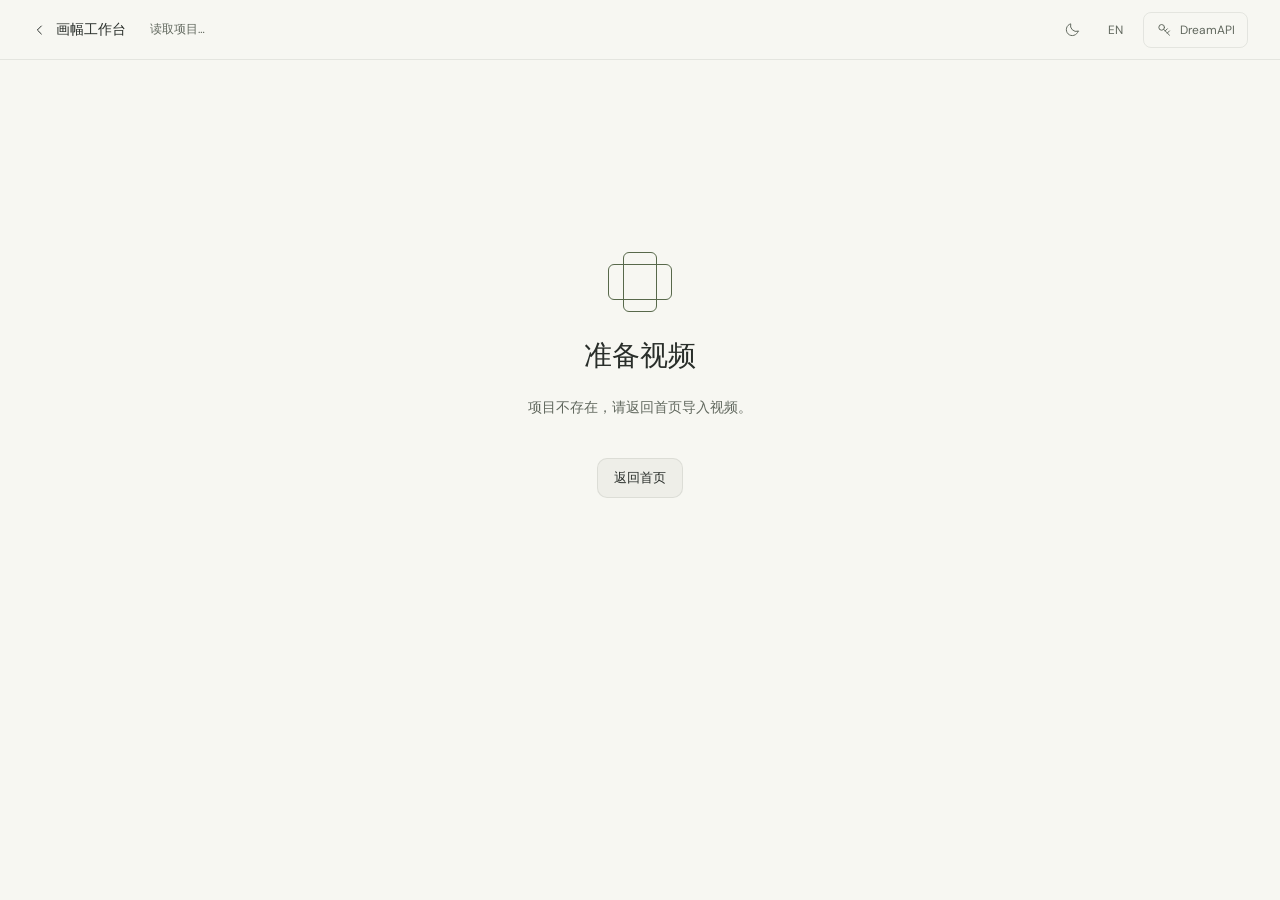
==== commit 225e0ab1: "Make comparison audio opt-in and fit editor controls on desktop" ====
--- a/project.html
+++ b/project.html
@@ -1 +1 @@
-<!doctype html><html lang="zh-CN"><head><meta charset="utf-8"><meta name="viewport" content="width=device-width,initial-scale=1"><meta name="theme-color" content="#f7f7f2"><title>画幅工作台</title><link rel="icon" href="assets/favicon.svg"><script src="preferences.js"></script><link rel="stylesheet" href="styles.css"><link rel="stylesheet" href="settings.css"><link rel="stylesheet" href="project.css"><script src="i18n.js" defer></script><script src="ui-feedback.js" defer></script><script src="settings.js" defer></script><script src="project.js" defer></script></head><body class="project-page"><a class="skip-link" href="#project-main">跳到工作台</a><header class="project-header"><a href="./" class="project-back" aria-label="返回首页"><svg viewBox="0 0 24 24"><path d="m14 6-6 6 6 6"/></svg><span>画幅工作台</span></a><span class="project-name" id="project-name">读取项目…</span><div data-app-controls></div></header><main id="project-main"><div class="project-loading" id="loading" role="status"><span class="working-frame" aria-hidden="true"><i class="frame-wide"></i><i class="frame-tall"></i></span><h1>准备视频</h1><p id="loading-message">正在读取素材…</p><small id="loading-clock" aria-live="off"></small><a class="button button-secondary" href="./">返回首页</a></div><div id="project-editor" hidden><section class="review-toolbar"><div><h1 id="segment-title">片段</h1><p id="segment-info"></p></div><div class="review-actions"><span class="project-ratio" id="project-ratio"></span><button type="button" class="button button-secondary" id="sync-play">同步播放</button><button type="button" class="button button-primary" id="export-project">确认全部并导出</button><a class="button button-primary" id="download-export" hidden>下载视频</a></div></section><p id="export-hint" class="export-hint"></p><div class="real-workspace"><section class="real-editor"><div class="real-preview"><figure><figcaption><span>原片</span><span class="video-caption-actions"><span id="source-clock">00:00</span><button type="button" id="play-source" class="video-play-toggle" aria-label="单独播放原片">播放</button></span></figcaption><video id="source-video" controls preload="metadata" playsinline></video></figure><figure><figcaption><span>改编画面</span><span class="video-caption-actions"><button type="button" id="play-result" class="video-play-toggle" aria-label="单独播放生成视频">播放</button><span class="select-wrap"><select id="audio-mode" aria-label="预览声音"><option value="original">原音 + 对齐画面</option><option value="native">模型原生音画</option></select><svg viewBox="0 0 24 24" aria-hidden="true"><path d="m7 10 5 5 5-5"/></svg></span></span></figcaption><div class="output-stage"><video id="result-video" playsinline preload="metadata" controls hidden></video><div id="output-empty"><svg viewBox="0 0 24 24"><path d="M8 3H4v5m12-5h4v5M4 16v5h4m12-5v5h-4M8 8h8v8H8z"/></svg><p id="output-message">先生成这个片段</p></div><div id="render-progress" class="render-progress" role="status" hidden><span class="working-frame" aria-hidden="true"><i class="frame-wide"></i><i class="frame-tall"></i></span><strong id="render-title"></strong><span id="render-hint"></span><small id="render-clock" aria-live="off"></small></div></div></figure></div><p class="real-note" id="preview-note">默认将画面时长归一到原片。文字、动作与口型需要逐段核对。</p><div id="project-error" class="real-error" role="alert" hidden><span id="project-error-summary"></span><details><summary>错误详情</summary><pre id="project-error-detail" data-no-translate></pre></details></div><section class="real-timeline"><div class="real-section-title"><h2>视频片段</h2><span id="project-progress"></span></div><div id="real-shots" class="real-shots"></div></section><div class="project-status" id="project-status" role="status"></div></section><aside class="real-inspector"><section><div class="real-section-title"><h2>画面要求</h2><span>Seedance 2.5 · 720p</span></div><label class="sr-only" for="real-prompt">当前片段的画面要求</label><textarea id="real-prompt" rows="4" maxlength="1000" placeholder="补充需要保留或调整的内容"></textarea><p class="field-note">参考片段会上传到 DreamAPI，点击生成会产生模型费用。真人参考素材可能被接口拒绝。</p><button type="button" class="button button-primary" id="generate-segment">生成这个片段</button><p class="model-status" id="model-status" role="status"></p></section><details id="align-section" class="advanced-options" hidden><summary><span>高级选项</span><svg viewBox="0 0 24 24"><path d="m7 10 5 5 5-5"/></svg></summary><div class="advanced-content"><label class="model-audio-option"><input type="checkbox" id="model-audio" checked><span>生成模型音频，仅用于对照</span></label><p class="field-note">关闭后，生成画面仍会使用原片音轨预览与导出。</p><div id="cue-options"><h2>对齐两个节点</h2><p class="field-note">找出原片与模型原生画面中相同的两个事件，填写各自的片段内秒数。</p><div class="anchor-grid"><span>节点</span><span>原片 / 秒</span><span>生成 / 秒</span><span>1</span><input id="anchor-s1" type="number" min="0" step="0.01" aria-label="节点1原片秒数"><input id="anchor-g1" type="number" min="0" step="0.01" aria-label="节点1生成秒数"><span>2</span><input id="anchor-s2" type="number" min="0" step="0.01" aria-label="节点2原片秒数"><input id="anchor-g2" type="number" min="0" step="0.01" aria-label="节点2生成秒数"></div><div class="align-actions"><button type="button" class="button button-secondary" id="apply-alignment">应用节点对齐</button><button type="button" class="text-button" id="reset-alignment">重置</button></div><p class="field-note">两点校正偏移和速度，不保证中间所有事件同步。</p></div></div></details></aside></div></div></main></body></html>
+<!doctype html><html lang="zh-CN"><head><meta charset="utf-8"><meta name="viewport" content="width=device-width,initial-scale=1"><meta name="theme-color" content="#f7f7f2"><title>画幅工作台</title><link rel="icon" href="assets/favicon.svg"><script src="preferences.js"></script><link rel="stylesheet" href="styles.css"><link rel="stylesheet" href="settings.css"><link rel="stylesheet" href="project.css?v=0.1.9"><script src="i18n.js" defer></script><script src="ui-feedback.js" defer></script><script src="settings.js" defer></script><script src="project.js?v=0.1.9" defer></script></head><body class="project-page"><a class="skip-link" href="#project-main">跳到工作台</a><header class="project-header"><a href="./" class="project-back" aria-label="返回首页"><svg viewBox="0 0 24 24"><path d="m14 6-6 6 6 6"/></svg><span>画幅工作台</span></a><span class="project-name" id="project-name">读取项目…</span><div data-app-controls></div></header><main id="project-main"><div class="project-loading" id="loading" role="status"><span class="working-frame" aria-hidden="true"><i class="frame-wide"></i><i class="frame-tall"></i></span><h1>准备视频</h1><p id="loading-message">正在读取素材…</p><small id="loading-clock" aria-live="off"></small><a class="button button-secondary" href="./">返回首页</a></div><div id="project-editor" hidden><section class="review-toolbar"><div><h1 id="segment-title">片段</h1><p id="segment-info"></p></div><div class="review-actions"><span class="project-ratio" id="project-ratio"></span><button type="button" class="button button-secondary" id="sync-play">同步播放</button><button type="button" class="button button-primary" id="export-project">确认全部并导出</button><a class="button button-primary" id="download-export" hidden>下载视频</a></div></section><p id="export-hint" class="export-hint"></p><div class="real-workspace"><section class="real-editor"><div class="real-preview"><figure><figcaption><span>原片</span><span class="video-caption-actions"><span id="source-clock">00:00</span><button type="button" id="play-source" class="video-play-toggle" aria-label="单独播放原片">播放</button></span></figcaption><video id="source-video" controls preload="metadata" playsinline></video></figure><figure><figcaption><span>改编画面</span><span class="video-caption-actions"><button type="button" id="play-result" class="video-play-toggle" aria-label="单独播放生成视频">播放</button><span class="select-wrap"><select id="audio-mode" aria-label="预览声音"><option value="original">原音 + 对齐画面</option><option value="native">模型原生音画</option></select><svg viewBox="0 0 24 24" aria-hidden="true"><path d="m7 10 5 5 5-5"/></svg></span></span></figcaption><div class="output-stage"><video id="result-video" playsinline preload="metadata" controls hidden></video><div id="output-empty"><svg viewBox="0 0 24 24"><path d="M8 3H4v5m12-5h4v5M4 16v5h4m12-5v5h-4M8 8h8v8H8z"/></svg><p id="output-message">先生成这个片段</p></div><div id="render-progress" class="render-progress" role="status" hidden><span class="working-frame" aria-hidden="true"><i class="frame-wide"></i><i class="frame-tall"></i></span><strong id="render-title"></strong><span id="render-hint"></span><small id="render-clock" aria-live="off"></small></div></div></figure></div><p class="real-note" id="preview-note">默认将画面时长归一到原片。文字、动作与口型需要逐段核对。</p><div id="project-error" class="real-error" role="alert" hidden><span id="project-error-summary"></span><details><summary>错误详情</summary><pre id="project-error-detail" data-no-translate></pre></details></div><section class="real-timeline"><div class="real-section-title"><h2>视频片段</h2><span id="project-progress"></span></div><div id="real-shots" class="real-shots"></div></section><div class="project-status" id="project-status" role="status"></div></section><aside class="real-inspector"><section><div class="real-section-title"><h2>画面要求</h2><span>Seedance 2.5 · 720p</span></div><label class="sr-only" for="real-prompt">当前片段的画面要求</label><textarea id="real-prompt" rows="3" maxlength="1000" placeholder="补充需要保留或调整的内容"></textarea><label class="model-audio-option"><input type="checkbox" id="model-audio"><span>生成对照音轨</span></label><p class="field-note">仅供对照播放，导出使用原片声音。</p><p class="field-note">生成会上传当前片段至 DreamAPI 并计费。</p><button type="button" class="button button-primary" id="generate-segment">生成这个片段</button><p class="model-status" id="model-status" role="status"></p></section><details id="align-section" class="advanced-options" hidden><summary><span>手动对齐</span><svg viewBox="0 0 24 24"><path d="m7 10 5 5 5-5"/></svg></summary><div class="advanced-content"><div id="cue-options"><p class="field-note">找出原片与模型原生画面中相同的两个事件，填写各自的片段内秒数。</p><div class="anchor-grid"><span>节点</span><span>原片 / 秒</span><span>生成 / 秒</span><span>1</span><input id="anchor-s1" type="number" min="0" step="0.01" aria-label="节点1原片秒数"><input id="anchor-g1" type="number" min="0" step="0.01" aria-label="节点1生成秒数"><span>2</span><input id="anchor-s2" type="number" min="0" step="0.01" aria-label="节点2原片秒数"><input id="anchor-g2" type="number" min="0" step="0.01" aria-label="节点2生成秒数"></div><div class="align-actions"><button type="button" class="button button-secondary" id="apply-alignment">应用节点对齐</button><button type="button" class="text-button" id="reset-alignment">重置</button></div></div></div></details></aside></div></div></main></body></html>
--- a/project.css
+++ b/project.css
@@ -9,3 +9,20 @@
 @media(prefers-reduced-motion:reduce){.working-frame i,.working-dot,.button.is-working:before{animation:none}.frame-wide{opacity:.6}.frame-tall{opacity:1}}
 #loading-clock{display:block;font-size:12px;color:var(--muted);font-variant-numeric:tabular-nums}.project-loading.is-failed .working-frame{display:none}
 .model-audio-option{display:flex;align-items:flex-start;gap:8px;font-size:12px;line-height:1.8;cursor:pointer}.model-audio-option input{accent-color:var(--green);margin:4px 0 0;flex-shrink:0}#cue-options{margin-top:20px}
+
+/* Give the preview and segment strip a shared height budget on desktop. */
+@media (min-width:1101px) {
+  .project-header {height:60px}
+  .real-workspace {grid-template-columns:minmax(0,1fr) clamp(300px,21vw,348px);gap:28px}
+  .real-preview video,.output-stage {height:clamp(190px,calc(100dvh - 445px),400px);min-height:190px}
+  .real-timeline {padding-top:14px}
+  .real-note {margin:10px 0 14px}
+}
+.real-inspector textarea {min-height:72px;padding:8px 12px}
+.real-inspector .field-note {margin:6px 0 10px;line-height:1.55}
+.model-audio-option {margin-top:12px;color:var(--text);font-weight:500}
+.model-audio-option + .field-note {padding-left:21px}
+.advanced-options {margin-top:12px;padding-top:0}
+.advanced-content,#cue-options {padding-top:0;margin-top:0}
+.project-status:empty {display:none}
+.real-error pre {white-space:pre-wrap;overflow-wrap:anywhere;max-height:6em;overflow:auto}
